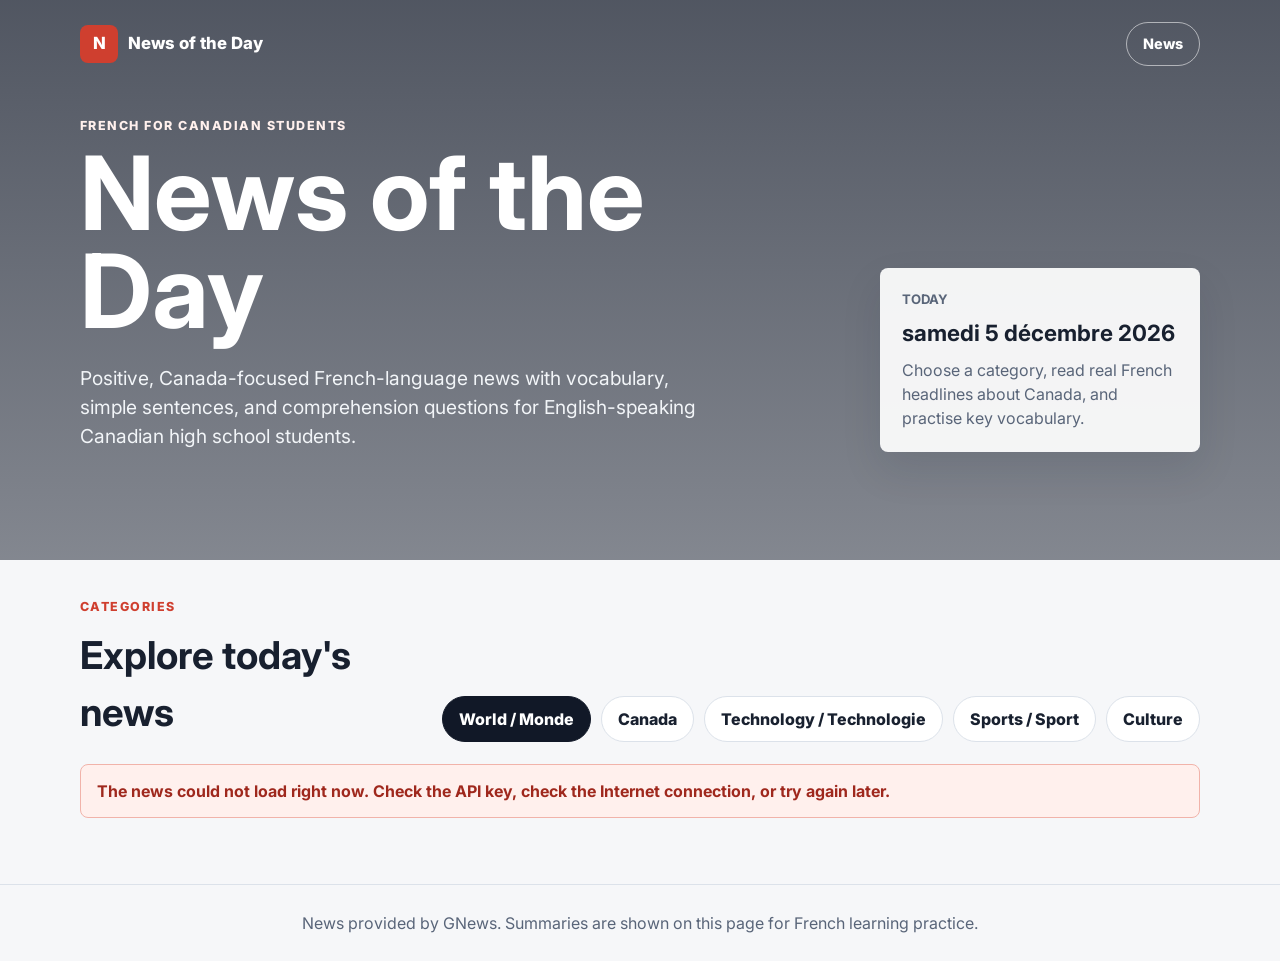
==== index.html @ 141cde1b "Add files via upload Initial site upload" ====
<!DOCTYPE html>
<html lang="en-CA">
<head>
  <meta charset="UTF-8">
  <meta name="viewport" content="width=device-width, initial-scale=1.0">
  <title>News of the Day</title>
  <link rel="preconnect" href="https://fonts.googleapis.com">
  <link rel="preconnect" href="https://fonts.gstatic.com" crossorigin>
  <link href="https://fonts.googleapis.com/css2?family=Inter:wght@400;500;600;700;800&display=swap" rel="stylesheet">
  <link rel="stylesheet" href="style.css">
</head>
<body>
  <header class="site-header">
    <nav class="top-nav" aria-label="Main navigation">
      <a class="brand" href="#top" aria-label="News of the Day home">
        <span class="brand-mark">N</span>
        <span>News of the Day</span>
      </a>
      <a class="nav-link" href="#news-grid">News</a>
    </nav>

    <section class="hero" id="top">
      <div class="hero-content">
        <p class="eyebrow">French for Canadian students</p>
        <h1>News of the Day</h1>
        <p class="hero-copy">
          Positive, Canada-focused French-language news with vocabulary, simple sentences, and comprehension questions for English-speaking Canadian high school students.
        </p>
      </div>
      <div class="hero-panel" aria-label="Daily summary">
        <span class="panel-label">Today</span>
        <strong id="today-label">Loading...</strong>
        <p>Choose a category, read real French headlines about Canada, and practise key vocabulary.</p>
      </div>
    </section>
  </header>

  <main>
    <section class="controls-section" aria-labelledby="category-title">
      <div class="section-heading">
        <p class="eyebrow">Categories</p>
        <h2 id="category-title">Explore today's news</h2>
      </div>
      <div class="category-controls" role="tablist" aria-label="Change news category">
        <button class="category-button active" type="button" data-category="world" role="tab" aria-selected="true">World / Monde</button>
        <button class="category-button" type="button" data-category="nation" role="tab" aria-selected="false">Canada</button>
        <button class="category-button" type="button" data-category="technology" role="tab" aria-selected="false">Technology / Technologie</button>
        <button class="category-button" type="button" data-category="sports" role="tab" aria-selected="false">Sports / Sport</button>
        <button class="category-button" type="button" data-category="entertainment" role="tab" aria-selected="false">Culture</button>
      </div>
    </section>

    <section class="status-section" aria-live="polite">
      <div class="loading" id="loading">
        <span class="loader" aria-hidden="true"></span>
        <span>Loading today's news...</span>
      </div>
      <div class="error-message" id="error-message" hidden></div>
    </section>

    <section class="news-grid" id="news-grid" aria-label="News articles"></section>
  </main>

  <footer class="site-footer">
    <p>News provided by GNews. Summaries are shown on this page for French learning practice.</p>
  </footer>

  <script src="script.js"></script>
</body>
</html>
---- style.css ----
:root {
  --bg: #f6f7f9;
  --surface: #ffffff;
  --surface-strong: #111827;
  --text: #18202f;
  --muted: #596579;
  --line: #dce2ea;
  --accent: #cf3f2f;
  --accent-dark: #9f281d;
  --accent-soft: #fff0ed;
  --teal: #0f766e;
  --teal-soft: #e8f6f4;
  --shadow: 0 18px 40px rgba(24, 32, 47, 0.1);
}

* {
  box-sizing: border-box;
}

html {
  scroll-behavior: smooth;
}

body {
  margin: 0;
  background: var(--bg);
  color: var(--text);
  font-family: "Inter", Arial, sans-serif;
  line-height: 1.5;
}

a {
  color: inherit;
}

.site-header {
  background:
    linear-gradient(rgba(17, 24, 39, 0.72), rgba(17, 24, 39, 0.5)),
    url("https://images.unsplash.com/photo-1504711434969-e33886168f5c?auto=format&fit=crop&w=1800&q=80") center/cover;
  color: #ffffff;
  min-height: 560px;
}

.top-nav {
  width: min(1120px, calc(100% - 32px));
  margin: 0 auto;
  padding: 22px 0;
  display: flex;
  align-items: center;
  justify-content: space-between;
  gap: 20px;
}

.brand,
.nav-link {
  text-decoration: none;
  font-weight: 800;
}

.brand {
  display: inline-flex;
  align-items: center;
  gap: 10px;
  font-size: 1.05rem;
}

.brand-mark {
  display: grid;
  place-items: center;
  width: 38px;
  height: 38px;
  border-radius: 8px;
  background: var(--accent);
  color: #ffffff;
}

.nav-link {
  border: 1px solid rgba(255, 255, 255, 0.55);
  border-radius: 999px;
  padding: 10px 16px;
  font-size: 0.9rem;
}

.hero {
  width: min(1120px, calc(100% - 32px));
  min-height: 440px;
  margin: 0 auto;
  display: grid;
  grid-template-columns: minmax(0, 1fr) 320px;
  gap: 32px;
  align-items: center;
  padding: 28px 0 76px;
}

.hero-content {
  max-width: 720px;
}

.eyebrow {
  margin: 0 0 10px;
  color: var(--accent-soft);
  font-size: 0.78rem;
  font-weight: 800;
  letter-spacing: 0.12em;
  text-transform: uppercase;
}

h1,
h2,
h3,
p {
  overflow-wrap: anywhere;
}

h1 {
  margin: 0;
  font-size: clamp(3rem, 8vw, 6.8rem);
  line-height: 0.95;
  letter-spacing: 0;
}

.hero-copy {
  max-width: 650px;
  margin: 24px 0 0;
  color: #f2f5f8;
  font-size: 1.2rem;
}

.hero-panel {
  align-self: end;
  background: rgba(255, 255, 255, 0.92);
  color: var(--text);
  border-radius: 8px;
  padding: 22px;
  box-shadow: var(--shadow);
}

.panel-label {
  display: block;
  color: var(--muted);
  font-size: 0.82rem;
  font-weight: 700;
  text-transform: uppercase;
}

.hero-panel strong {
  display: block;
  margin: 6px 0 8px;
  font-size: 1.4rem;
}

.hero-panel p {
  margin: 0;
  color: var(--muted);
}

main {
  width: min(1120px, calc(100% - 32px));
  margin: 0 auto;
}

.controls-section {
  padding: 38px 0 22px;
  display: grid;
  grid-template-columns: minmax(220px, 320px) 1fr;
  gap: 24px;
  align-items: end;
}

.section-heading .eyebrow {
  color: var(--accent);
}

h2 {
  margin: 0;
  font-size: clamp(1.7rem, 3vw, 2.4rem);
}

.category-controls {
  display: flex;
  flex-wrap: wrap;
  justify-content: flex-end;
  gap: 10px;
}

.category-button {
  min-height: 42px;
  border: 1px solid var(--line);
  border-radius: 999px;
  background: var(--surface);
  color: var(--text);
  cursor: pointer;
  font: inherit;
  font-weight: 800;
  padding: 10px 16px;
  transition: background 160ms ease, border-color 160ms ease, color 160ms ease, transform 160ms ease;
}

.category-button:hover {
  transform: translateY(-1px);
  border-color: var(--accent);
}

.category-button.active {
  background: var(--surface-strong);
  border-color: var(--surface-strong);
  color: #ffffff;
}

.status-section {
  min-height: 42px;
}

.loading {
  display: inline-flex;
  align-items: center;
  gap: 10px;
  color: var(--muted);
  font-weight: 700;
}

.loading[hidden] {
  display: none;
}

.loader {
  width: 18px;
  height: 18px;
  border: 3px solid var(--line);
  border-top-color: var(--accent);
  border-radius: 50%;
  animation: spin 900ms linear infinite;
}

@keyframes spin {
  to {
    transform: rotate(360deg);
  }
}

.error-message {
  border: 1px solid #f1b3aa;
  border-radius: 8px;
  background: var(--accent-soft);
  color: var(--accent-dark);
  font-weight: 700;
  padding: 14px 16px;
}

.news-grid {
  display: grid;
  grid-template-columns: repeat(3, minmax(0, 1fr));
  gap: 22px;
  padding: 14px 0 52px;
}

.news-card {
  display: flex;
  flex-direction: column;
  min-height: 100%;
  overflow: hidden;
  background: var(--surface);
  border: 1px solid var(--line);
  border-radius: 8px;
  box-shadow: 0 10px 30px rgba(24, 32, 47, 0.07);
}

.news-image {
  width: 100%;
  aspect-ratio: 16 / 10;
  object-fit: cover;
  background: #d9e0e8;
}

.card-body {
  display: flex;
  flex: 1;
  flex-direction: column;
  gap: 14px;
  padding: 18px;
}

.meta-row {
  display: flex;
  flex-wrap: wrap;
  gap: 8px 12px;
  color: var(--muted);
  font-size: 0.82rem;
  font-weight: 700;
}

h3 {
  margin: 0;
  font-size: 1.15rem;
  line-height: 1.25;
}

.description {
  margin: 0;
  color: var(--muted);
}

.summary-box {
  border: 1px solid #f2c7be;
  border-radius: 8px;
  background: #fff7f5;
  padding: 14px;
}

.summary-box h4 {
  margin: 0 0 10px;
  color: var(--accent-dark);
  font-size: 0.95rem;
}

.difficulty-buttons {
  display: grid;
  grid-template-columns: repeat(3, minmax(0, 1fr));
  gap: 8px;
}

.difficulty-button {
  min-height: 38px;
  border: 1px solid #f2c7be;
  border-radius: 999px;
  background: #ffffff;
  color: var(--accent-dark);
  cursor: pointer;
  font: inherit;
  font-size: 0.82rem;
  font-weight: 800;
  padding: 8px 10px;
}

.difficulty-button:hover,
.difficulty-button.active {
  background: var(--accent);
  border-color: var(--accent);
  color: #ffffff;
}

.summary-text {
  min-height: 54px;
  margin: 12px 0 0;
  color: var(--text);
  font-size: 0.92rem;
}

.learning-box {
  margin-top: auto;
  border: 1px solid #bfe3df;
  border-radius: 8px;
  background: var(--teal-soft);
  padding: 14px;
}

.learning-box h4 {
  margin: 0 0 10px;
  color: var(--teal);
  font-size: 0.95rem;
}

.video-box {
  border: 1px solid #c7d7f2;
  border-radius: 8px;
  background: #f4f8ff;
  padding: 14px;
}

.video-box h4 {
  margin: 0 0 10px;
  color: #1d4f91;
  font-size: 0.95rem;
}

.video-box p {
  margin: 0;
  color: var(--muted);
  font-size: 0.92rem;
}

.video-frame {
  position: relative;
  overflow: hidden;
  border-radius: 8px;
  background: #d9e0e8;
  aspect-ratio: 16 / 9;
}

.video-frame iframe {
  position: absolute;
  inset: 0;
  width: 100%;
  height: 100%;
  border: 0;
}

.video-title {
  margin-top: 10px;
  color: var(--text);
  font-weight: 700;
}

.video-fallback-link {
  display: inline-flex;
  align-items: center;
  min-height: 38px;
  margin-top: 10px;
  border-radius: 999px;
  background: #1d4f91;
  color: #ffffff;
  font-size: 0.9rem;
  font-weight: 800;
  padding: 8px 12px;
  text-decoration: none;
}

.vocab-list {
  display: flex;
  flex-wrap: wrap;
  gap: 8px;
  margin: 0 0 12px;
  padding: 0;
  list-style: none;
}

.vocab-list li {
  border-radius: 999px;
  background: #ffffff;
  color: var(--teal);
  font-size: 0.82rem;
  font-weight: 800;
  padding: 6px 9px;
}

.simple-sentence,
.question {
  margin: 8px 0 0;
  font-size: 0.92rem;
}

.summary-button {
  align-self: flex-start;
  display: inline-flex;
  align-items: center;
  justify-content: center;
  min-height: 42px;
  border: 0;
  border-radius: 999px;
  background: var(--accent);
  color: #ffffff;
  cursor: pointer;
  font: inherit;
  font-weight: 800;
  text-decoration: none;
  padding: 10px 16px;
}

.summary-button:hover {
  background: var(--accent-dark);
}

.summary-button.disabled,
.summary-button.disabled:hover {
  background: #c8ced8;
  color: #4b5563;
  cursor: not-allowed;
}

.site-footer {
  border-top: 1px solid var(--line);
  color: var(--muted);
  text-align: center;
  padding: 26px 16px;
}

.site-footer p {
  margin: 0;
}

.summary-page {
  background: #eef2f6;
}

.presentation-shell {
  width: min(920px, calc(100% - 32px));
  padding: 28px 0 56px;
}

.back-link {
  display: inline-flex;
  align-items: center;
  min-height: 40px;
  border-radius: 999px;
  background: var(--surface);
  color: var(--text);
  font-weight: 800;
  padding: 8px 14px;
  text-decoration: none;
}

.presentation-hero {
  padding: 46px 0 26px;
}

.presentation-hero .eyebrow {
  color: var(--accent);
}

.presentation-hero h1 {
  color: var(--surface-strong);
  font-size: clamp(2.4rem, 7vw, 5rem);
}

.presentation-hero p {
  max-width: 720px;
  color: var(--muted);
  font-size: 1.08rem;
}

.presentation-card {
  border: 1px solid var(--line);
  border-radius: 8px;
  background: var(--surface);
  box-shadow: var(--shadow);
  padding: clamp(22px, 4vw, 42px);
}

.presentation-meta {
  display: flex;
  flex-wrap: wrap;
  gap: 10px;
  margin-bottom: 16px;
}

.presentation-meta span {
  border-radius: 999px;
  background: var(--teal-soft);
  color: var(--teal);
  font-size: 0.85rem;
  font-weight: 800;
  padding: 7px 11px;
}

.presentation-card h2 {
  font-size: clamp(1.55rem, 4vw, 2.4rem);
  line-height: 1.18;
}

.presentation-status {
  margin: 14px 0 22px;
  color: var(--muted);
  font-weight: 700;
}

.oral-text {
  border-left: 5px solid var(--accent);
  background: #fff7f5;
  padding: 18px 20px;
}

.oral-text p {
  margin: 0 0 18px;
  color: var(--text);
  font-size: clamp(1.08rem, 2.3vw, 1.28rem);
  line-height: 1.75;
}

.oral-text p:last-child {
  margin-bottom: 0;
}

@media (max-width: 900px) {
  .hero,
  .controls-section {
    grid-template-columns: 1fr;
  }

  .hero {
    align-items: end;
  }

  .hero-panel {
    max-width: 420px;
  }

  .category-controls {
    justify-content: flex-start;
  }

  .news-grid {
    grid-template-columns: repeat(2, minmax(0, 1fr));
  }
}

@media (max-width: 620px) {
  .site-header {
    min-height: 520px;
  }

  .top-nav {
    align-items: flex-start;
    flex-direction: column;
  }

  .hero {
    min-height: auto;
    padding-bottom: 48px;
  }

  .hero-copy {
    font-size: 1rem;
  }

  .category-controls {
    display: grid;
    grid-template-columns: repeat(2, minmax(0, 1fr));
  }

  .category-button {
    width: 100%;
  }

  .news-grid {
    grid-template-columns: 1fr;
  }

  .difficulty-buttons {
    grid-template-columns: 1fr;
  }
}
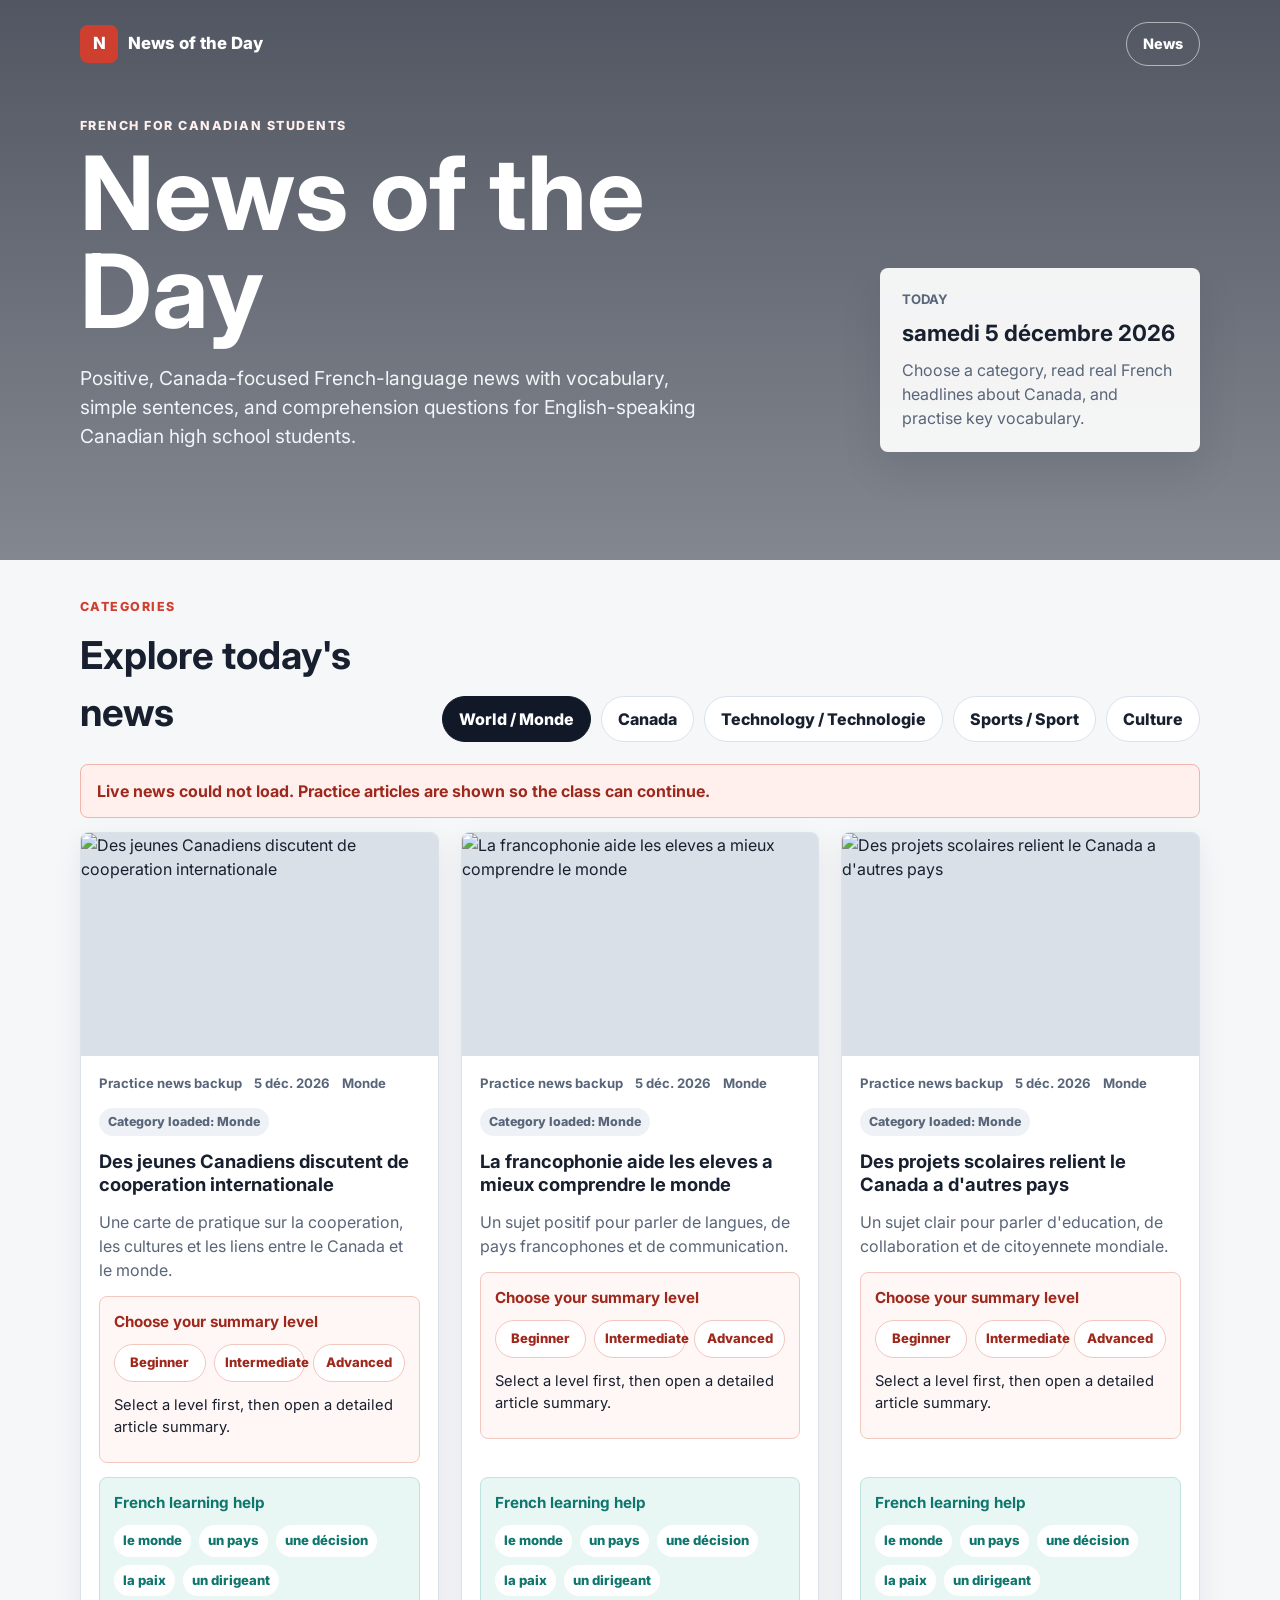
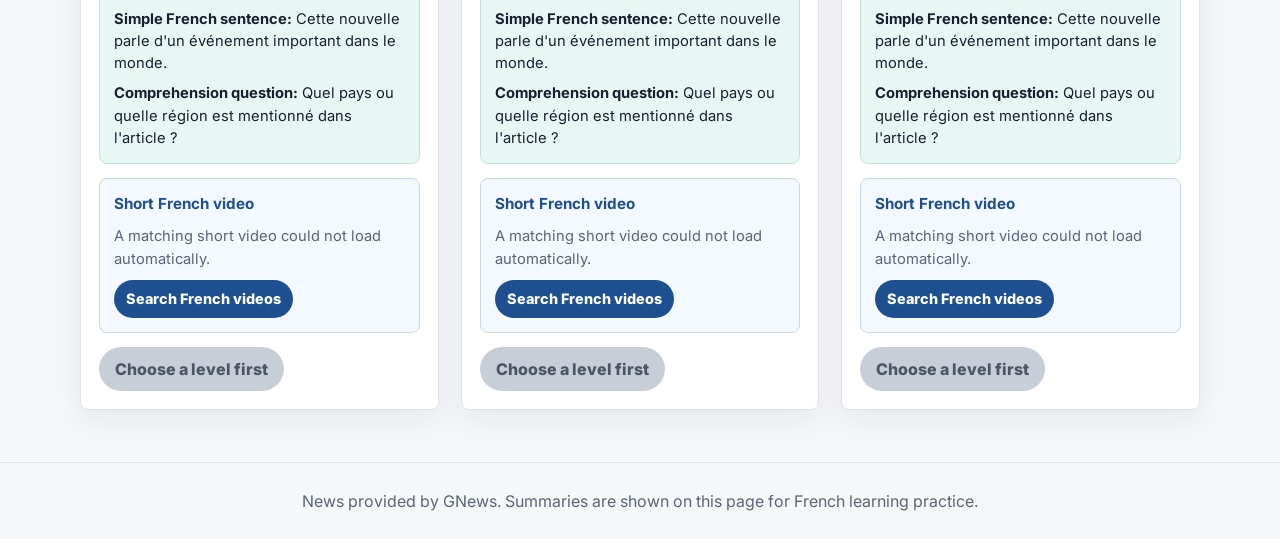
==== commit f788cf35: "Add files via upload" ====
--- a/index.html
+++ b/index.html
@@ -3,7 +3,29 @@
 <head>
   <meta charset="UTF-8">
   <meta name="viewport" content="width=device-width, initial-scale=1.0">
-  <title>News of the Day</title>
+  <title>News of the Day Canada | French News for Students</title>
+  <meta name="description" content="News of the Day Canada helps English-speaking Canadian high school students learn French with positive Canadian news, vocabulary, short videos, and detailed AI summaries.">
+  <meta name="robots" content="index, follow">
+  <link rel="canonical" href="https://remarkable-taiyaki-dd3ba9.netlify.app/">
+  <meta property="og:title" content="News of the Day Canada">
+  <meta property="og:description" content="Positive Canada-focused French news for English-speaking Canadian students learning French.">
+  <meta property="og:type" content="website">
+  <meta property="og:url" content="https://remarkable-taiyaki-dd3ba9.netlify.app/">
+  <meta name="twitter:card" content="summary_large_image">
+  <script type="application/ld+json">
+    {
+      "@context": "https://schema.org",
+      "@type": "WebSite",
+      "name": "News of the Day Canada",
+      "url": "https://remarkable-taiyaki-dd3ba9.netlify.app/",
+      "description": "Positive Canada-focused French news for English-speaking Canadian high school students learning French.",
+      "inLanguage": ["en-CA", "fr-CA"],
+      "audience": {
+        "@type": "EducationalAudience",
+        "educationalRole": "student"
+      }
+    }
+  </script>
   <link rel="preconnect" href="https://fonts.googleapis.com">
   <link rel="preconnect" href="https://fonts.gstatic.com" crossorigin>
   <link href="https://fonts.googleapis.com/css2?family=Inter:wght@400;500;600;700;800&display=swap" rel="stylesheet">
--- a/style.css
+++ b/style.css
@@ -289,6 +289,17 @@
   font-weight: 700;
 }
 
+.category-note {
+  align-self: flex-start;
+  margin: 0;
+  border-radius: 999px;
+  background: #eef2f6;
+  color: var(--muted);
+  font-size: 0.78rem;
+  font-weight: 800;
+  padding: 5px 9px;
+}
+
 h3 {
   margin: 0;
   font-size: 1.15rem;
@@ -547,6 +558,27 @@
   line-height: 1.18;
 }
 
+.article-facts {
+  margin: 18px 0;
+  border: 1px solid var(--line);
+  border-radius: 8px;
+  background: #f6f7f9;
+  padding: 14px 16px;
+}
+
+.article-facts p {
+  margin: 0 0 8px;
+  color: var(--muted);
+}
+
+.article-facts p:last-child {
+  margin-bottom: 0;
+}
+
+.article-facts strong {
+  color: var(--text);
+}
+
 .presentation-status {
   margin: 14px 0 22px;
   color: var(--muted);
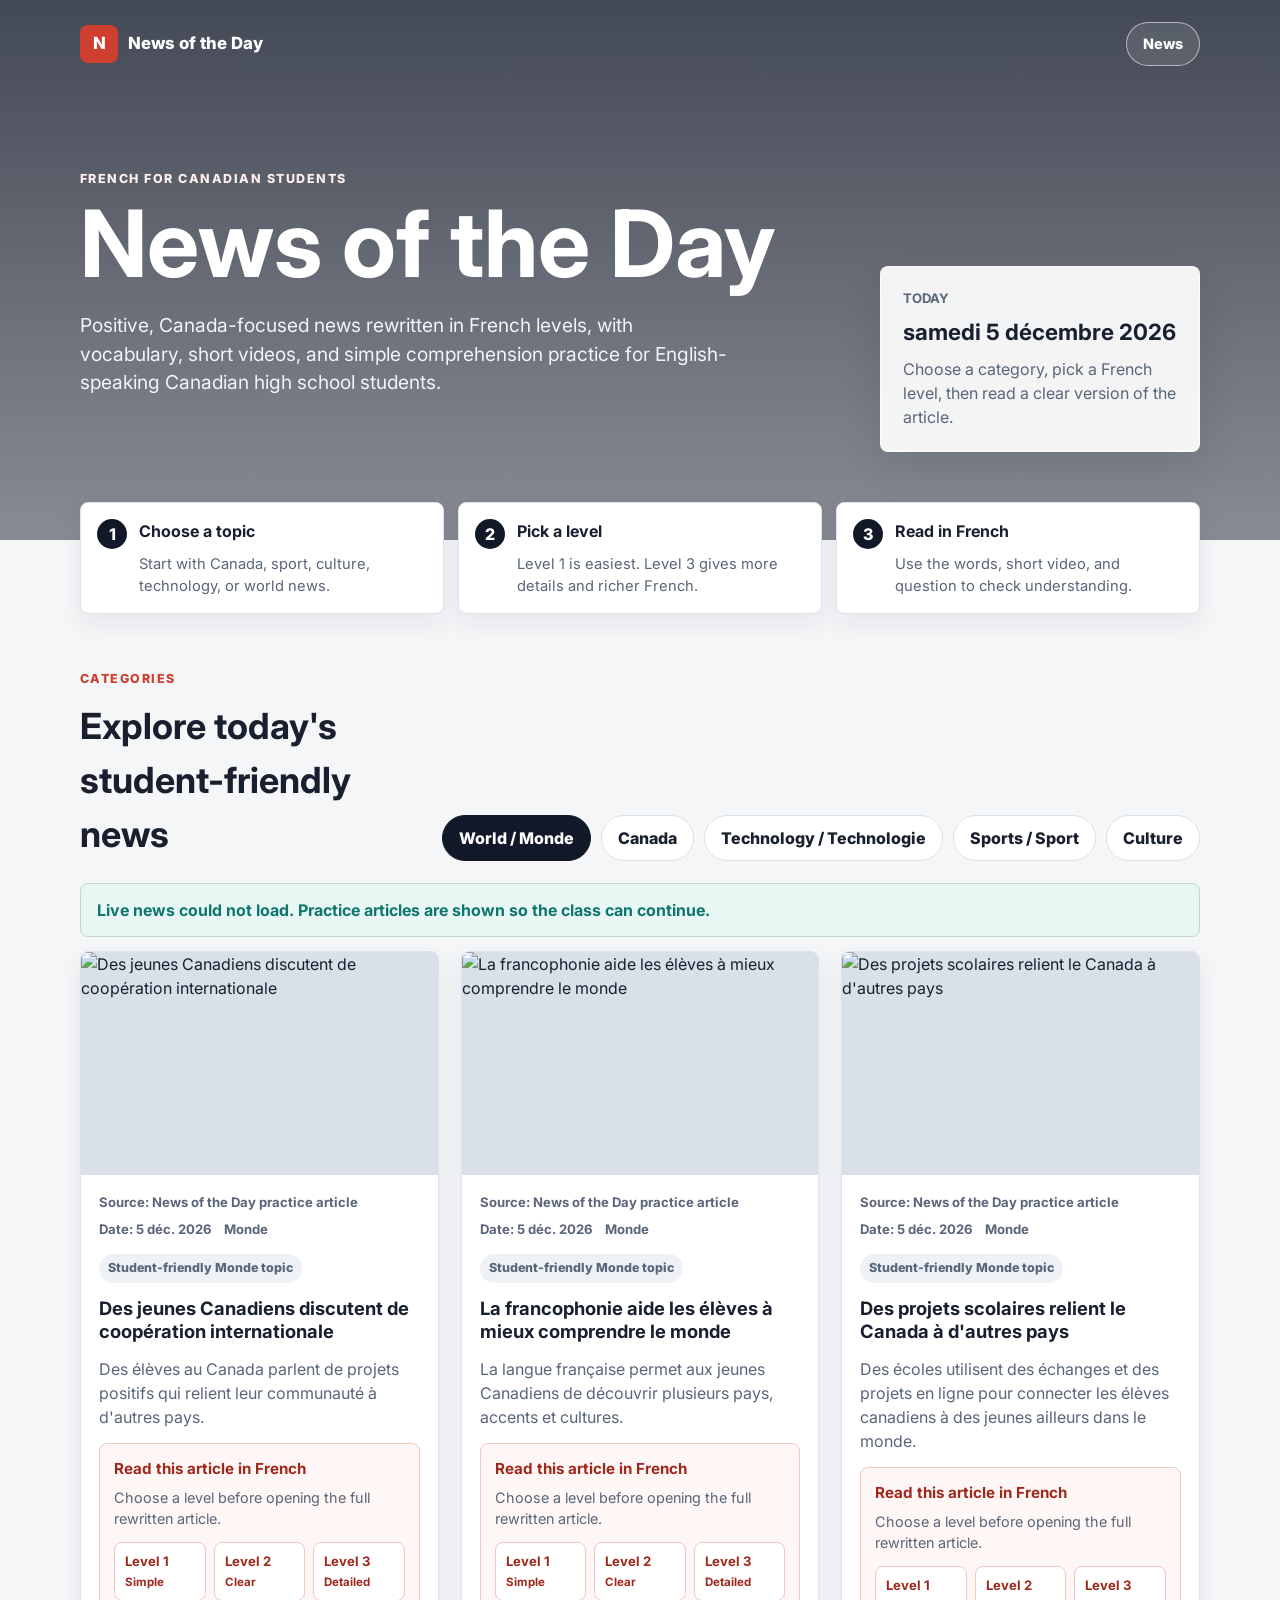
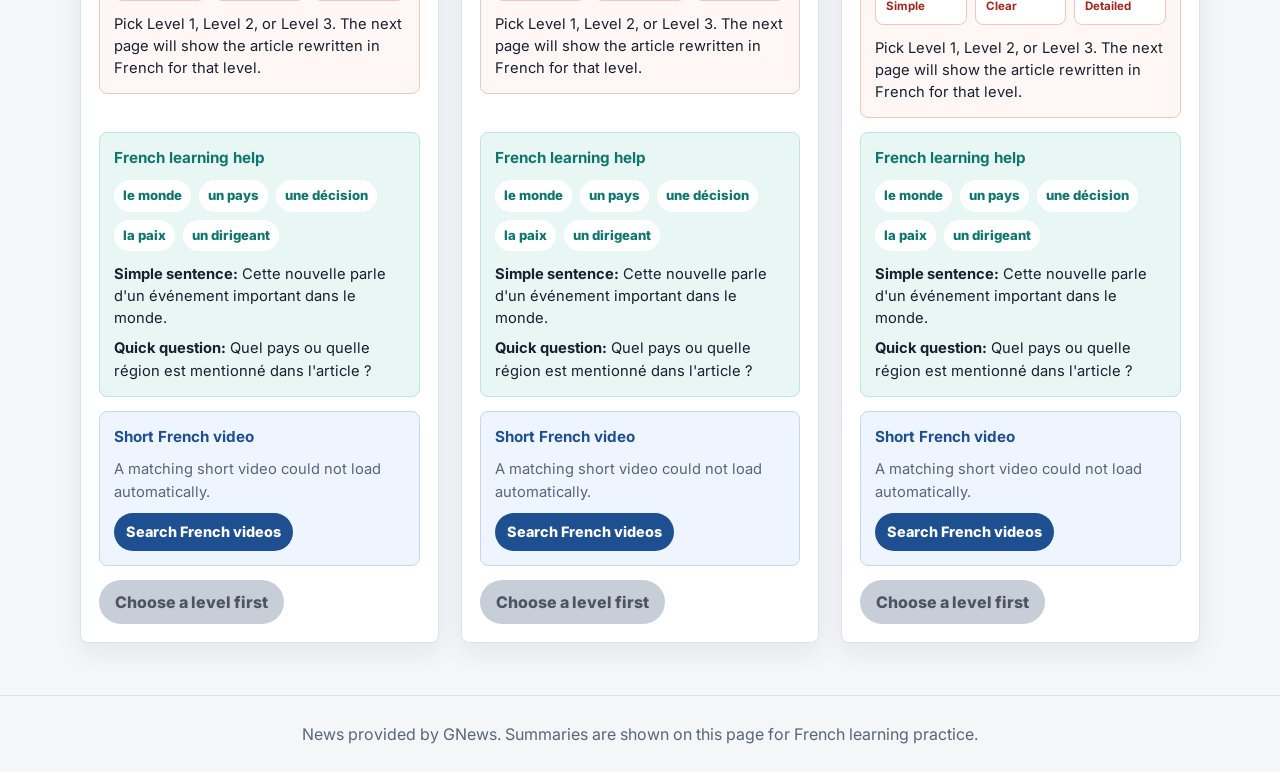
==== commit bd2c2a9f: "Add files via upload" ====
--- a/index.html
+++ b/index.html
@@ -4,7 +4,7 @@
   <meta charset="UTF-8">
   <meta name="viewport" content="width=device-width, initial-scale=1.0">
   <title>News of the Day Canada | French News for Students</title>
-  <meta name="description" content="News of the Day Canada helps English-speaking Canadian high school students learn French with positive Canadian news, vocabulary, short videos, and detailed AI summaries.">
+  <meta name="description" content="News of the Day Canada helps English-speaking Canadian high school students learn French with positive Canadian news, vocabulary, short French videos, and leveled article summaries.">
   <meta name="robots" content="index, follow">
   <link rel="canonical" href="https://remarkable-taiyaki-dd3ba9.netlify.app/">
   <meta property="og:title" content="News of the Day Canada">
@@ -46,22 +46,40 @@
         <p class="eyebrow">French for Canadian students</p>
         <h1>News of the Day</h1>
         <p class="hero-copy">
-          Positive, Canada-focused French-language news with vocabulary, simple sentences, and comprehension questions for English-speaking Canadian high school students.
+          Positive, Canada-focused news rewritten in French levels, with vocabulary, short videos, and simple comprehension practice for English-speaking Canadian high school students.
         </p>
       </div>
       <div class="hero-panel" aria-label="Daily summary">
         <span class="panel-label">Today</span>
         <strong id="today-label">Loading...</strong>
-        <p>Choose a category, read real French headlines about Canada, and practise key vocabulary.</p>
+        <p>Choose a category, pick a French level, then read a clear version of the article.</p>
       </div>
     </section>
   </header>
 
   <main>
+    <section class="learning-steps" aria-label="Learning steps">
+      <div class="learning-step">
+        <span>1</span>
+        <strong>Choose a topic</strong>
+        <p>Start with Canada, sport, culture, technology, or world news.</p>
+      </div>
+      <div class="learning-step">
+        <span>2</span>
+        <strong>Pick a level</strong>
+        <p>Level 1 is easiest. Level 3 gives more details and richer French.</p>
+      </div>
+      <div class="learning-step">
+        <span>3</span>
+        <strong>Read in French</strong>
+        <p>Use the words, short video, and question to check understanding.</p>
+      </div>
+    </section>
+
     <section class="controls-section" aria-labelledby="category-title">
       <div class="section-heading">
         <p class="eyebrow">Categories</p>
-        <h2 id="category-title">Explore today's news</h2>
+        <h2 id="category-title">Explore today's student-friendly news</h2>
       </div>
       <div class="category-controls" role="tablist" aria-label="Change news category">
         <button class="category-button active" type="button" data-category="world" role="tab" aria-selected="true">World / Monde</button>
--- a/style.css
+++ b/style.css
@@ -1,5 +1,5 @@
 :root {
-  --bg: #f6f7f9;
+  --bg: #f4f6f8;
   --surface: #ffffff;
   --surface-strong: #111827;
   --text: #18202f;
@@ -10,7 +10,10 @@
   --accent-soft: #fff0ed;
   --teal: #0f766e;
   --teal-soft: #e8f6f4;
+  --blue: #1d4f91;
+  --blue-soft: #eef5ff;
   --shadow: 0 18px 40px rgba(24, 32, 47, 0.1);
+  --soft-shadow: 0 10px 26px rgba(24, 32, 47, 0.07);
 }
 
 * {
@@ -35,10 +38,10 @@
 
 .site-header {
   background:
-    linear-gradient(rgba(17, 24, 39, 0.72), rgba(17, 24, 39, 0.5)),
+    linear-gradient(rgba(17, 24, 39, 0.78), rgba(17, 24, 39, 0.48)),
     url("https://images.unsplash.com/photo-1504711434969-e33886168f5c?auto=format&fit=crop&w=1800&q=80") center/cover;
   color: #ffffff;
-  min-height: 560px;
+  min-height: 540px;
 }
 
 .top-nav {
@@ -79,6 +82,7 @@
   border-radius: 999px;
   padding: 10px 16px;
   font-size: 0.9rem;
+  background: rgba(255, 255, 255, 0.1);
 }
 
 .hero {
@@ -114,7 +118,7 @@
 
 h1 {
   margin: 0;
-  font-size: clamp(3rem, 8vw, 6.8rem);
+  font-size: 5.8rem;
   line-height: 0.95;
   letter-spacing: 0;
 }
@@ -131,6 +135,7 @@
   background: rgba(255, 255, 255, 0.92);
   color: var(--text);
   border-radius: 8px;
+  border: 1px solid rgba(255, 255, 255, 0.65);
   padding: 22px;
   box-shadow: var(--shadow);
 }
@@ -157,6 +162,48 @@
 main {
   width: min(1120px, calc(100% - 32px));
   margin: 0 auto;
+}
+
+.learning-steps {
+  display: grid;
+  grid-template-columns: repeat(3, minmax(0, 1fr));
+  gap: 14px;
+  margin: -38px 0 18px;
+}
+
+.learning-step {
+  display: grid;
+  grid-template-columns: auto 1fr;
+  gap: 8px 12px;
+  align-items: start;
+  border: 1px solid var(--line);
+  border-radius: 8px;
+  background: var(--surface);
+  box-shadow: var(--soft-shadow);
+  padding: 16px;
+}
+
+.learning-step span {
+  display: grid;
+  place-items: center;
+  width: 30px;
+  height: 30px;
+  border-radius: 999px;
+  background: var(--surface-strong);
+  color: #ffffff;
+  font-weight: 800;
+}
+
+.learning-step strong {
+  color: var(--text);
+  font-size: 1rem;
+}
+
+.learning-step p {
+  grid-column: 2;
+  margin: -4px 0 0;
+  color: var(--muted);
+  font-size: 0.92rem;
 }
 
 .controls-section {
@@ -173,7 +220,7 @@
 
 h2 {
   margin: 0;
-  font-size: clamp(1.7rem, 3vw, 2.4rem);
+  font-size: 2.25rem;
 }
 
 .category-controls {
@@ -247,6 +294,12 @@
   padding: 14px 16px;
 }
 
+.error-message.notice-message {
+  border-color: #bfd8d4;
+  background: var(--teal-soft);
+  color: var(--teal);
+}
+
 .news-grid {
   display: grid;
   grid-template-columns: repeat(3, minmax(0, 1fr));
@@ -262,7 +315,14 @@
   background: var(--surface);
   border: 1px solid var(--line);
   border-radius: 8px;
-  box-shadow: 0 10px 30px rgba(24, 32, 47, 0.07);
+  box-shadow: var(--soft-shadow);
+  transition: border-color 160ms ease, box-shadow 160ms ease, transform 160ms ease;
+}
+
+.news-card:hover {
+  border-color: #c7d0dc;
+  box-shadow: 0 18px 42px rgba(24, 32, 47, 0.1);
+  transform: translateY(-2px);
 }
 
 .news-image {
@@ -312,7 +372,7 @@
 }
 
 .summary-box {
-  border: 1px solid #f2c7be;
+  border: 1px solid #f0c7bd;
   border-radius: 8px;
   background: #fff7f5;
   padding: 14px;
@@ -324,6 +384,12 @@
   font-size: 0.95rem;
 }
 
+.level-hint {
+  margin: -4px 0 12px;
+  color: var(--muted);
+  font-size: 0.9rem;
+}
+
 .difficulty-buttons {
   display: grid;
   grid-template-columns: repeat(3, minmax(0, 1fr));
@@ -331,16 +397,21 @@
 }
 
 .difficulty-button {
-  min-height: 38px;
+  min-height: 58px;
   border: 1px solid #f2c7be;
-  border-radius: 999px;
+  border-radius: 8px;
   background: #ffffff;
   color: var(--accent-dark);
   cursor: pointer;
+  display: flex;
+  flex-direction: column;
+  gap: 2px;
+  align-items: flex-start;
   font: inherit;
   font-size: 0.82rem;
   font-weight: 800;
-  padding: 8px 10px;
+  padding: 9px 10px;
+  text-align: left;
 }
 
 .difficulty-button:hover,
@@ -350,6 +421,12 @@
   color: #ffffff;
 }
 
+.difficulty-button span {
+  color: inherit;
+  font-size: 0.72rem;
+  font-weight: 700;
+}
+
 .summary-text {
   min-height: 54px;
   margin: 12px 0 0;
@@ -374,13 +451,13 @@
 .video-box {
   border: 1px solid #c7d7f2;
   border-radius: 8px;
-  background: #f4f8ff;
+  background: var(--blue-soft);
   padding: 14px;
 }
 
 .video-box h4 {
   margin: 0 0 10px;
-  color: #1d4f91;
+  color: var(--blue);
   font-size: 0.95rem;
 }
 
@@ -418,7 +495,7 @@
   min-height: 38px;
   margin-top: 10px;
   border-radius: 999px;
-  background: #1d4f91;
+  background: var(--blue);
   color: #ffffff;
   font-size: 0.9rem;
   font-weight: 800;
@@ -465,10 +542,12 @@
   font-weight: 800;
   text-decoration: none;
   padding: 10px 16px;
+  transition: background 160ms ease, transform 160ms ease;
 }
 
 .summary-button:hover {
   background: var(--accent-dark);
+  transform: translateY(-1px);
 }
 
 .summary-button.disabled,
@@ -520,7 +599,7 @@
 
 .presentation-hero h1 {
   color: var(--surface-strong);
-  font-size: clamp(2.4rem, 7vw, 5rem);
+  font-size: 4.4rem;
 }
 
 .presentation-hero p {
@@ -554,7 +633,7 @@
 }
 
 .presentation-card h2 {
-  font-size: clamp(1.55rem, 4vw, 2.4rem);
+  font-size: 2rem;
   line-height: 1.18;
 }
 
@@ -588,13 +667,14 @@
 .oral-text {
   border-left: 5px solid var(--accent);
   background: #fff7f5;
+  border-radius: 0 8px 8px 0;
   padding: 18px 20px;
 }
 
 .oral-text p {
   margin: 0 0 18px;
   color: var(--text);
-  font-size: clamp(1.08rem, 2.3vw, 1.28rem);
+  font-size: 1.16rem;
   line-height: 1.75;
 }
 
@@ -603,6 +683,14 @@
 }
 
 @media (max-width: 900px) {
+  h1 {
+    font-size: 4.4rem;
+  }
+
+  h2 {
+    font-size: 2rem;
+  }
+
   .hero,
   .controls-section {
     grid-template-columns: 1fr;
@@ -623,6 +711,15 @@
   .news-grid {
     grid-template-columns: repeat(2, minmax(0, 1fr));
   }
+
+  .learning-steps {
+    grid-template-columns: 1fr;
+    margin-top: -28px;
+  }
+
+  .presentation-hero h1 {
+    font-size: 3.4rem;
+  }
 }
 
 @media (max-width: 620px) {
@@ -630,6 +727,15 @@
     min-height: 520px;
   }
 
+  h1 {
+    font-size: 3rem;
+  }
+
+  h2,
+  .presentation-card h2 {
+    font-size: 1.55rem;
+  }
+
   .top-nav {
     align-items: flex-start;
     flex-direction: column;
@@ -660,4 +766,12 @@
   .difficulty-buttons {
     grid-template-columns: 1fr;
   }
-}
+
+  .presentation-hero h1 {
+    font-size: 2.6rem;
+  }
+
+  .oral-text p {
+    font-size: 1.03rem;
+  }
+}
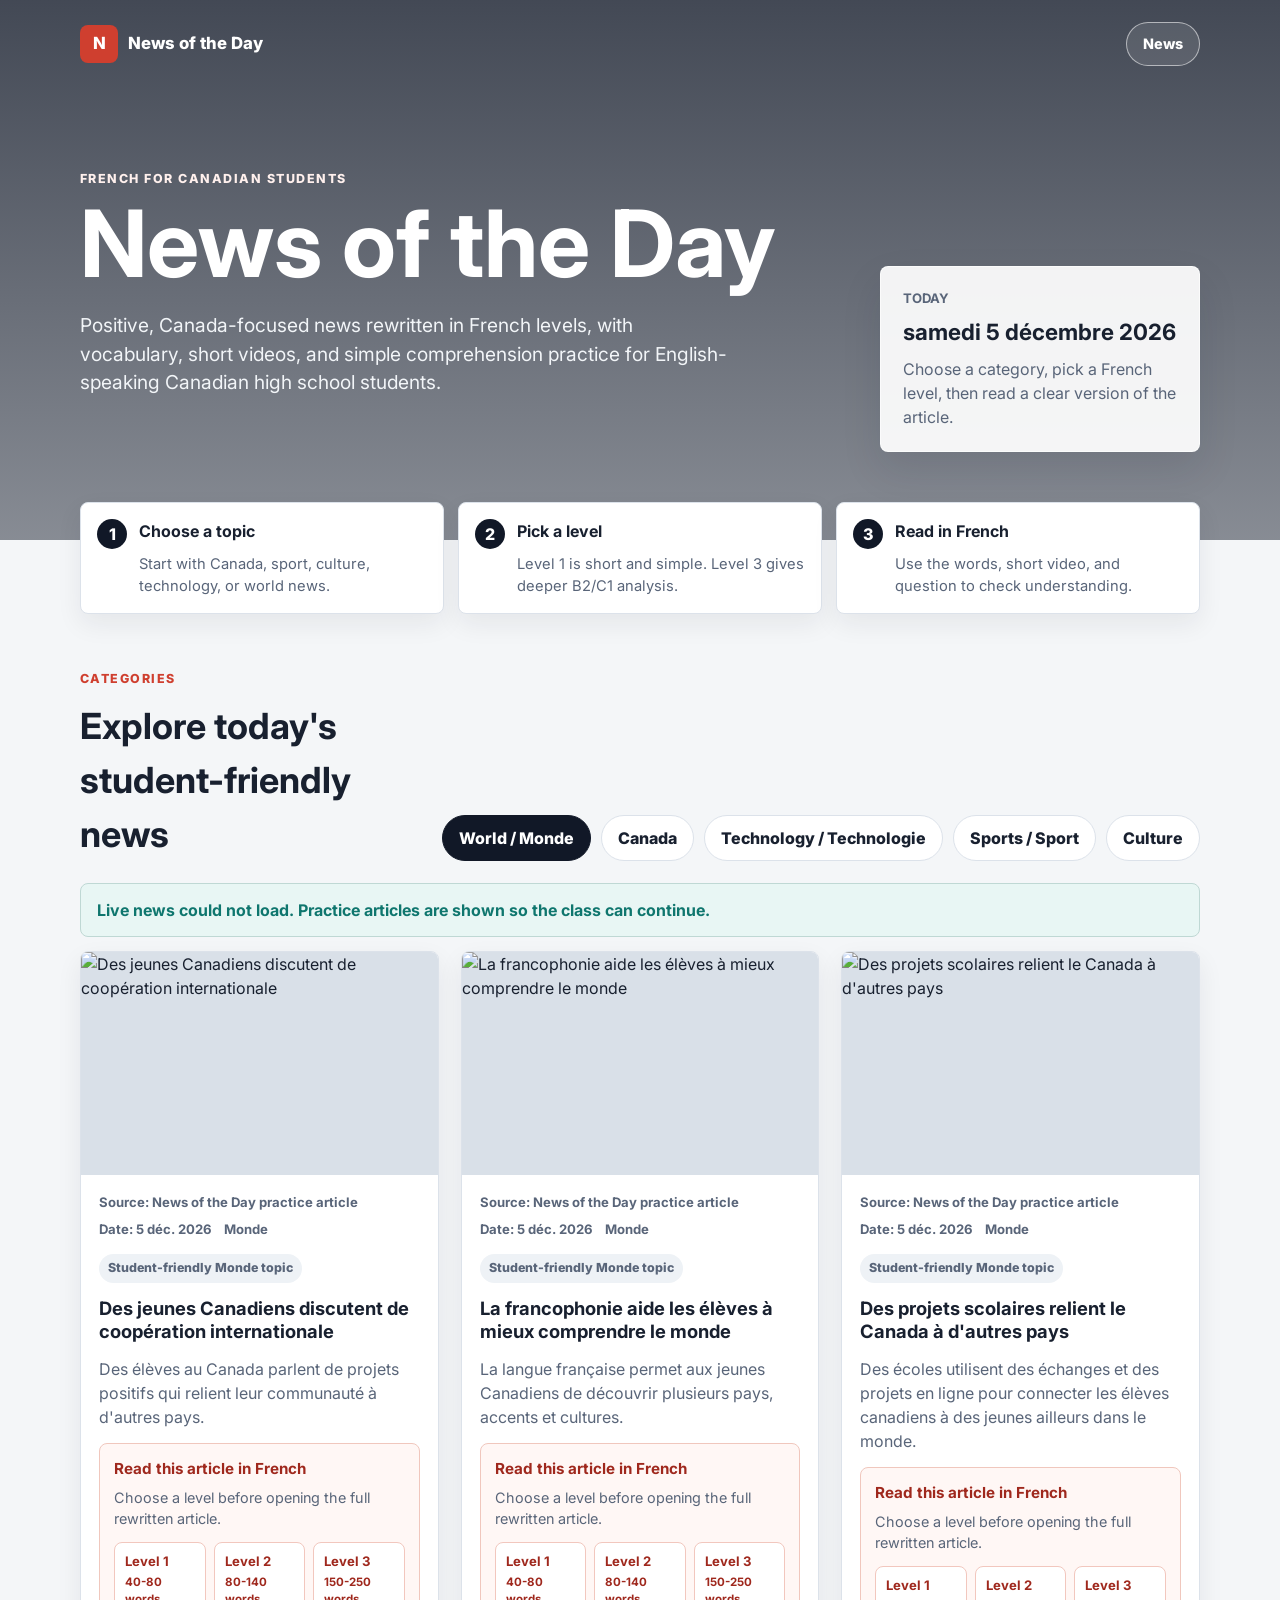
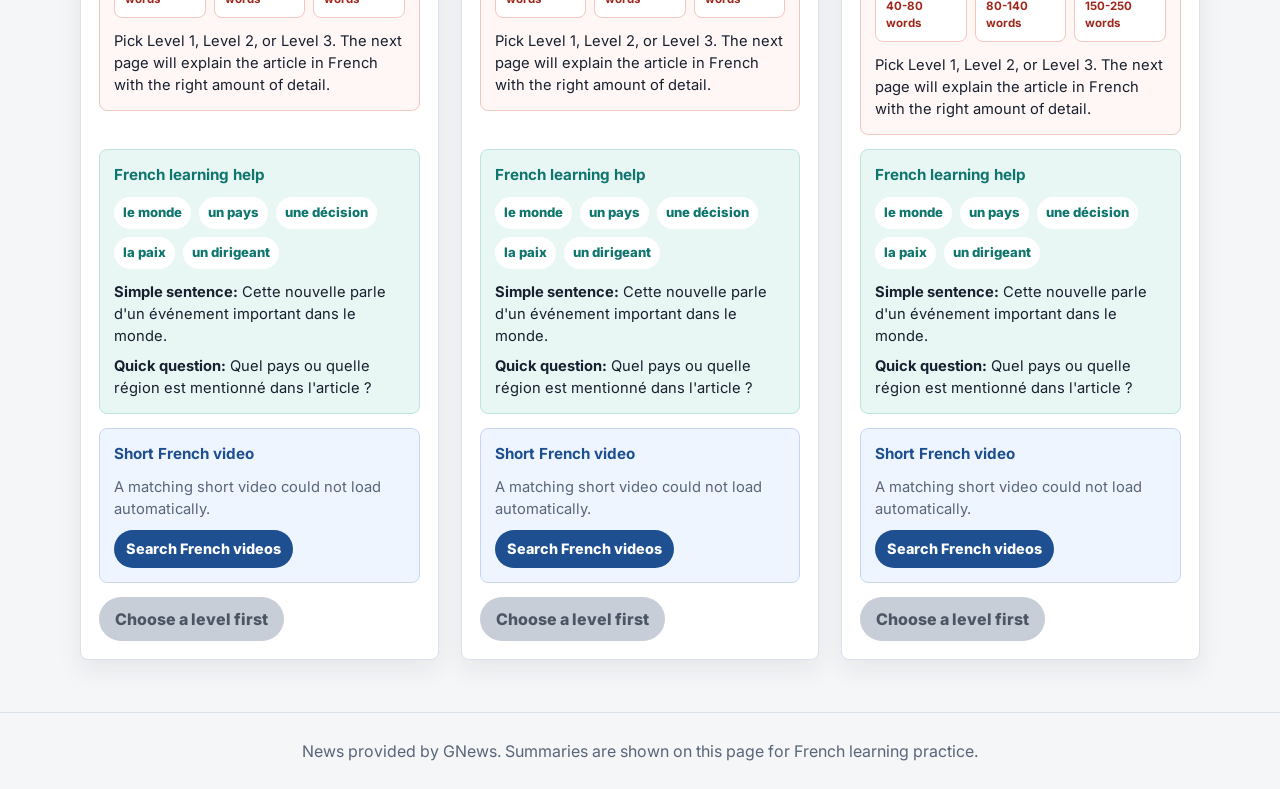
==== commit 70847bfc: "Add files via upload" ====
--- a/index.html
+++ b/index.html
@@ -67,7 +67,7 @@
       <div class="learning-step">
         <span>2</span>
         <strong>Pick a level</strong>
-        <p>Level 1 is easiest. Level 3 gives more details and richer French.</p>
+        <p>Level 1 is short and simple. Level 3 gives deeper B2/C1 analysis.</p>
       </div>
       <div class="learning-step">
         <span>3</span>
